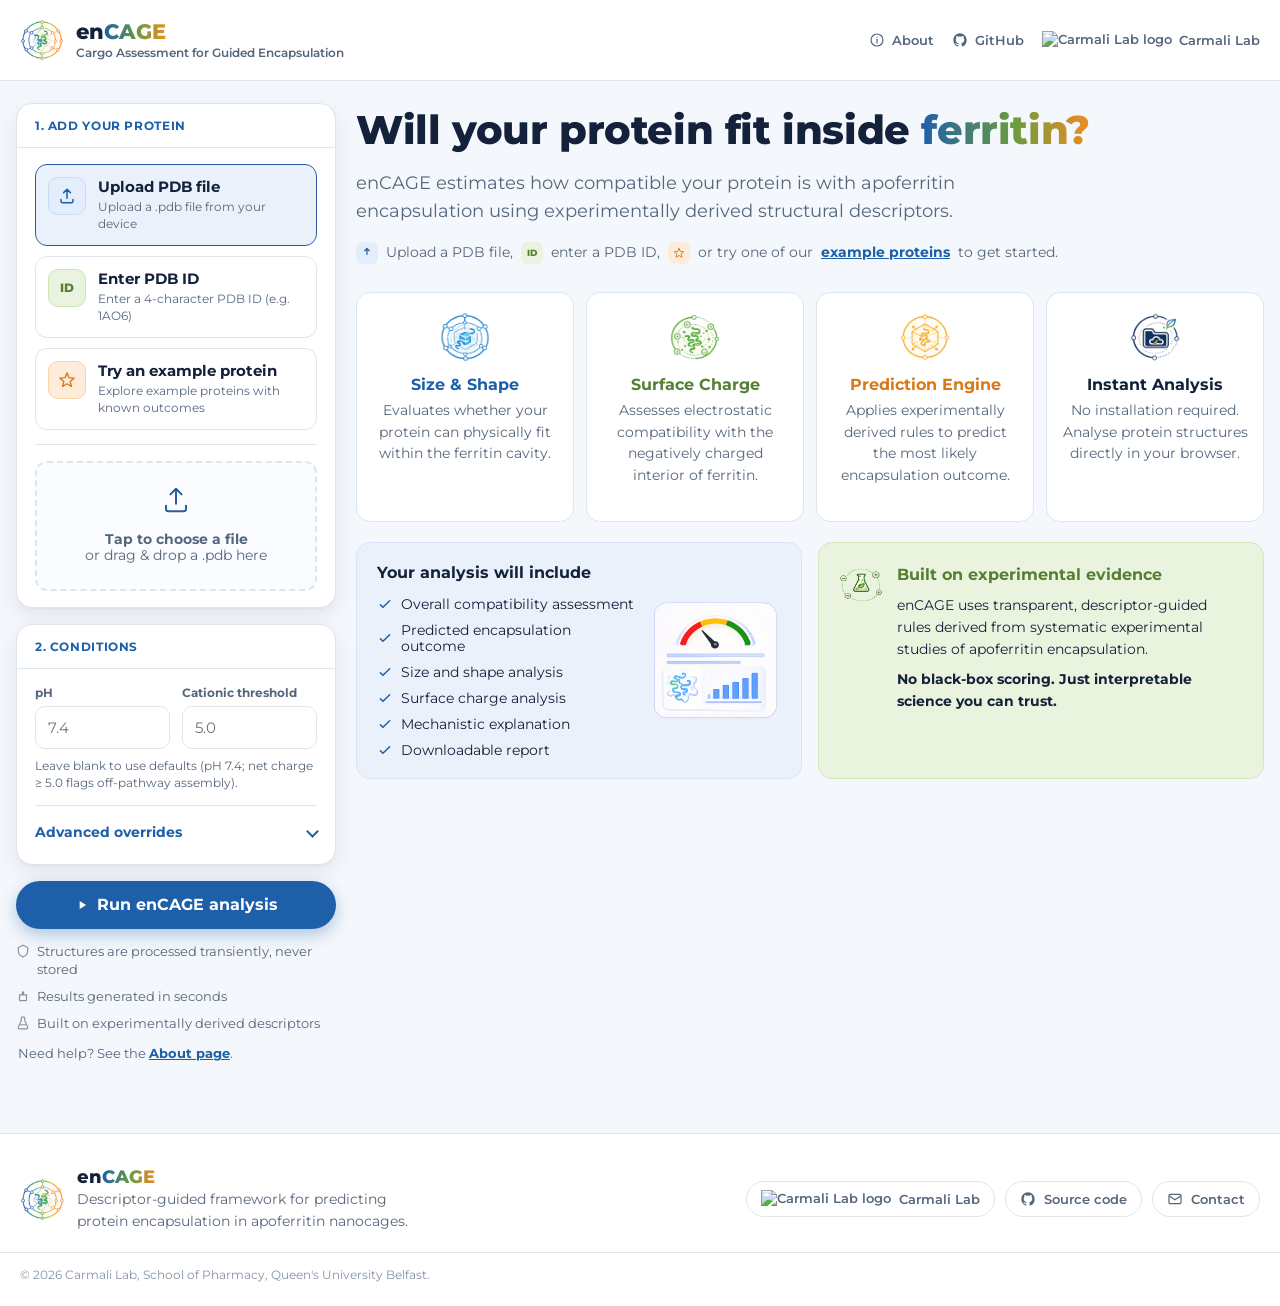
==== index.html @ 73f7ebc2 "Add files via upload" ====
<!DOCTYPE html>
<html lang="en">
<head>
<meta charset="UTF-8" />
<meta name="viewport" content="width=device-width, initial-scale=1, viewport-fit=cover" />
<meta name="description" content="Predict how a protein cargo will assemble inside a ferritin nanocage — upload a PDB structure or enter a PDB ID to get an instant regime prediction." />
<meta name="theme-color" content="#1e5faa" />
<title>enCAGE — Ferritin Encapsulation Predictor</title>
<link rel="icon" type="image/png" href="favicon.png" />
<link rel="apple-touch-icon" href="apple-touch-icon.png" />
<link rel="preconnect" href="https://fonts.googleapis.com" />
<link rel="preconnect" href="https://fonts.gstatic.com" crossorigin />
<link href="https://fonts.googleapis.com/css2?family=Montserrat:wght@400;500;600;700;800&display=swap" rel="stylesheet" />
<link rel="stylesheet" href="style.css" />
</head>
<body>

<div class="toolbar">
  <div class="toolbar-inner">
    <div class="toolbar-brand">
      <img class="logo-mark" src="logo.png" alt="enCAGE logo" width="44" height="44" />
      <div class="toolbar-brand-text">
        <span class="name"><span class="name-en">en</span><span class="name-cage">CAGE</span></span>
        <span class="tag">Cargo Assessment for Guided Encapsulation</span>
      </div>
    </div>
    <nav class="toolbar-nav">
      <a class="toolbar-link" href="about.html">
        <svg width="16" height="16" viewBox="0 0 24 24" fill="none" stroke="currentColor" stroke-width="1.8"><circle cx="12" cy="12" r="9"/><path d="M12 11v5.5" stroke-linecap="round"/><circle cx="12" cy="7.8" r="0.9" fill="currentColor" stroke="none"/></svg>
        <span class="label">About</span>
      </a>
      <a class="toolbar-link" href="https://github.com/scarmali/encage_webapp" target="_blank" rel="noopener">
        <svg width="16" height="16" viewBox="0 0 24 24" fill="currentColor"><path d="M12 2C6.48 2 2 6.58 2 12.19c0 4.5 2.87 8.31 6.84 9.66.5.1.68-.22.68-.49 0-.24-.01-.87-.01-1.71-2.78.62-3.37-1.37-3.37-1.37-.45-1.18-1.11-1.49-1.11-1.49-.91-.64.07-.63.07-.63 1 .07 1.53 1.05 1.53 1.05.89 1.57 2.34 1.11 2.91.85.09-.66.35-1.11.63-1.37-2.22-.26-4.56-1.14-4.56-5.06 0-1.12.39-2.03 1.03-2.75-.1-.26-.45-1.31.1-2.73 0 0 .84-.28 2.75 1.05a9.3 9.3 0 0 1 5 0c1.9-1.33 2.75-1.05 2.75-1.05.55 1.42.2 2.47.1 2.73.64.72 1.03 1.63 1.03 2.75 0 3.93-2.34 4.79-4.57 5.05.36.32.68.94.68 1.9 0 1.37-.01 2.48-.01 2.81 0 .27.18.6.69.49A10.02 10.02 0 0 0 22 12.19C22 6.58 17.52 2 12 2Z"/></svg>
        <span class="label">GitHub</span>
      </a>
      <a class="toolbar-link" href="https://carmali-lab.com/" target="_blank" rel="noopener">
        <img src="https://carmali-lab.com/images/logo.png" alt="Carmali Lab logo" />
        <span class="label">Carmali Lab</span>
      </a>
    </nav>
  </div>
</div>

<main class="wrap">
  <div class="layout">

    <aside class="sidebar">
      <section class="card input-card">
        <div class="card-header"><h2>1. Add your protein</h2></div>
        <div class="card-body">

          <div class="input-options" role="tablist">
            <button class="input-option io-upload active" data-option="upload" role="tab" aria-selected="true">
              <span class="input-option-icon">
                <svg width="18" height="18" viewBox="0 0 24 24" fill="none" stroke="currentColor" stroke-width="2"><path d="M12 3v12m0-12 4.5 4.5M12 3 7.5 7.5" stroke-linecap="round" stroke-linejoin="round"/><path d="M4 16.5V19a2 2 0 0 0 2 2h12a2 2 0 0 0 2-2v-2.5" stroke-linecap="round" stroke-linejoin="round"/></svg>
              </span>
              <span class="input-option-text">
                <span class="input-option-title">Upload PDB file</span>
                <span class="input-option-desc">Upload a .pdb file from your device</span>
              </span>
            </button>

            <button class="input-option io-fetch" data-option="fetch" role="tab" aria-selected="false">
              <span class="input-option-icon">ID</span>
              <span class="input-option-text">
                <span class="input-option-title">Enter PDB ID</span>
                <span class="input-option-desc">Enter a 4-character PDB ID (e.g. 1AO6)</span>
              </span>
            </button>

            <button class="input-option io-example" data-option="example" role="tab" aria-selected="false">
              <span class="input-option-icon">
                <svg width="18" height="18" viewBox="0 0 24 24" fill="none" stroke="currentColor" stroke-width="1.8"><path d="M12 2.5 14.6 8.9 21.5 9.5 16.2 13.9 17.8 20.7 12 17 6.2 20.7 7.8 13.9 2.5 9.5 9.4 8.9Z" stroke-linejoin="round"/></svg>
              </span>
              <span class="input-option-text">
                <span class="input-option-title">Try an example protein</span>
                <span class="input-option-desc">Explore example proteins with known outcomes</span>
              </span>
            </button>
          </div>

          <div class="input-panels">
            <div class="tab-panel" id="panel-upload">
              <label class="dropzone" id="dropzone" for="fileInput">
                <input type="file" id="fileInput" accept=".pdb,.ent" hidden />
                <div class="dropzone-content">
                  <svg viewBox="0 0 24 24" width="30" height="30" fill="none" stroke="currentColor" stroke-width="1.6">
                    <path d="M12 3v12m0-12 4.5 4.5M12 3 7.5 7.5" stroke-linecap="round" stroke-linejoin="round"/>
                    <path d="M4 16.5V19a2 2 0 0 0 2 2h12a2 2 0 0 0 2-2v-2.5" stroke-linecap="round" stroke-linejoin="round"/>
                  </svg>
                  <p><strong>Tap to choose a file</strong><br/>or drag & drop a .pdb here</p>
                  <p class="file-name" id="fileName"></p>
                </div>
              </label>
            </div>

            <div class="tab-panel hidden" id="panel-fetch">
              <label class="field-label" for="pdbIdInput">RCSB PDB ID</label>
              <input class="text-input" id="pdbIdInput" type="text" maxlength="4" placeholder="e.g. 4CHA" autocapitalize="characters" autocomplete="off" />
              <p class="hint">Fetched live from files.rcsb.org. No upload needed.</p>
            </div>

            <div class="tab-panel hidden" id="panel-example">
              <div class="example-list">
                <button class="example-item" type="button" data-pdb="4CHA">
                  <span class="example-meta">
                    <span class="example-name">α-Chymotrypsin</span>
                    <span class="example-pdb">PDB 4CHA</span>
                  </span>
                  <span class="example-regime-chip regime-1">Regime I</span>
                </button>
                <button class="example-item" type="button" data-pdb="1AO6">
                  <span class="example-meta">
                    <span class="example-name">Human serum albumin</span>
                    <span class="example-pdb">PDB 1AO6</span>
                  </span>
                  <span class="example-regime-chip regime-2">Regime II</span>
                </button>
                <button class="example-item" type="button" data-pdb="1LYZ">
                  <span class="example-meta">
                    <span class="example-name">Lysozyme</span>
                    <span class="example-pdb">PDB 1LYZ</span>
                  </span>
                  <span class="example-regime-chip regime-3">Regime III</span>
                </button>
              </div>
              <p class="hint">Picked from a validated cargo panel. One click runs the analysis.</p>
            </div>
          </div>
        </div>
      </section>

      <section class="card">
        <div class="card-header"><h2>2. Conditions</h2></div>
        <div class="card-body">
          <div class="field-grid">
            <div>
              <label class="field-label" for="phInput">pH</label>
              <input class="text-input" id="phInput" type="number" step="0.1" placeholder="7.4" />
            </div>
            <div>
              <label class="field-label" for="cationicInput">Cationic threshold</label>
              <input class="text-input" id="cationicInput" type="number" step="0.1" placeholder="5.0" />
            </div>
          </div>
          <p class="hint">
            Leave blank to use defaults (pH 7.4; net charge ≥ 5.0 flags off-pathway assembly).
          </p>

          <details class="advanced">
            <summary>Advanced overrides</summary>
            <div class="advanced-grid">
              <div>
                <label class="field-label" for="chargeOverride">Net charge</label>
                <input class="text-input" id="chargeOverride" type="number" step="0.1" placeholder="From Prot pi" />
              </div>
              <div>
                <label class="field-label" for="volumeOverride">SES volume (Å³)</label>
                <input class="text-input" id="volumeOverride" type="number" step="1" placeholder="From ChimeraX" />
              </div>
            </div>
            <p class="hint">
              Volume is estimated with a fast grid-based approximation by default. For
              increased accuracy, please supply a ChimeraX solvent-excluded volume
              and/or a Prot pi net charge above.
            </p>
          </details>
        </div>
      </section>

      <button class="btn-primary" id="analyzeBtn">
        <svg width="14" height="14" viewBox="0 0 24 24" fill="currentColor"><path d="M8 5v14l11-7Z"/></svg>
        Run enCAGE analysis
      </button>

      <ul class="info-checklist">
        <li>
          <svg width="14" height="14" viewBox="0 0 24 24" fill="none" stroke="currentColor" stroke-width="2"><path d="M12 2 4 6v6c0 5 3.4 8.5 8 10 4.6-1.5 8-5 8-10V6l-8-4Z"/></svg>
          Structures are processed transiently, never stored
        </li>
        <li>
          <svg width="14" height="14" viewBox="0 0 24 24" fill="none" stroke="currentColor" stroke-width="2"><path d="M13 10V6a1 1 0 0 0-2 0v4M6 10h12v9a1 1 0 0 1-1 1H7a1 1 0 0 1-1-1v-9Z"/></svg>
          Results generated in seconds
        </li>
        <li>
          <svg width="14" height="14" viewBox="0 0 24 24" fill="none" stroke="currentColor" stroke-width="2"><path d="M9 2v6L4 19a2 2 0 0 0 1.8 3h12.4A2 2 0 0 0 20 19l-5-11V2"/><path d="M9 2h6M6 15h12"/></svg>
          Built on experimentally derived descriptors
        </li>
      </ul>
      <p class="help-hint">Need help? See the <a href="about.html">About page</a>.</p>
      <p class="error-msg hidden" id="errorMsg"></p>
    </aside>

    <section class="main-panel is-empty" id="resultCard">

      <div class="welcome" id="emptyState">
        <h1>Will your protein fit inside <span class="grad-word">ferritin?</span></h1>
        <p class="desc">
          enCAGE estimates how compatible your protein is with apoferritin encapsulation
          using experimentally derived structural descriptors.
        </p>
        <p class="hero-quickstart">
          <span class="mini-icon blue"><svg width="12" height="12" viewBox="0 0 24 24" fill="none" stroke="currentColor" stroke-width="2.4"><path d="M12 3v12m0-12 4.5 4.5M12 3 7.5 7.5" stroke-linecap="round" stroke-linejoin="round"/></svg></span>
          Upload a PDB file,
          <span class="mini-icon green">ID</span>
          enter a PDB ID,
          <span class="mini-icon orange"><svg width="12" height="12" viewBox="0 0 24 24" fill="none" stroke="currentColor" stroke-width="1.8"><path d="M12 2.5 14.6 8.9 21.5 9.5 16.2 13.9 17.8 20.7 12 17 6.2 20.7 7.8 13.9 2.5 9.5 9.4 8.9Z" stroke-linejoin="round"/></svg></span>
          or try one of our <a href="#" id="tryExampleLink">example proteins</a> to get started.
        </p>

        <div class="feature-grid">
          <div class="feature-card f1">
            <span class="icon"><img src="icon-structure-aware.png" alt="" width="52" height="52" /></span>
            <span class="title">Size &amp; Shape</span>
            <span class="desc">Evaluates whether your protein can physically fit within the ferritin cavity.</span>
          </div>
          <div class="feature-card f2">
            <span class="icon"><img src="icon-charge-informed.png" alt="" width="52" height="52" /></span>
            <span class="title">Surface Charge</span>
            <span class="desc">Assesses electrostatic compatibility with the negatively charged interior of ferritin.</span>
          </div>
          <div class="feature-card f3">
            <span class="icon"><img src="icon-descriptor-guided.png" alt="" width="52" height="52" /></span>
            <span class="title">Prediction Engine</span>
            <span class="desc">Applies experimentally derived rules to predict the most likely encapsulation outcome.</span>
          </div>
          <div class="feature-card f4">
            <span class="icon"><img src="icon-open-web.png" alt="" width="52" height="52" /></span>
            <span class="title">Instant Analysis</span>
            <span class="desc">No installation required. Analyse protein structures directly in your browser.</span>
          </div>
        </div>

        <div class="info-columns">
          <div class="includes-card">
            <p class="title">Your analysis will include</p>
            <div class="includes-card-body">
              <ul class="includes-list">
                <li><svg width="16" height="16" viewBox="0 0 24 24" fill="none" stroke="currentColor" stroke-width="2.2"><path d="m5 13 4 4L19 7" stroke-linecap="round" stroke-linejoin="round"/></svg>Overall compatibility assessment</li>
                <li><svg width="16" height="16" viewBox="0 0 24 24" fill="none" stroke="currentColor" stroke-width="2.2"><path d="m5 13 4 4L19 7" stroke-linecap="round" stroke-linejoin="round"/></svg>Predicted encapsulation outcome</li>
                <li><svg width="16" height="16" viewBox="0 0 24 24" fill="none" stroke="currentColor" stroke-width="2.2"><path d="m5 13 4 4L19 7" stroke-linecap="round" stroke-linejoin="round"/></svg>Size and shape analysis</li>
                <li><svg width="16" height="16" viewBox="0 0 24 24" fill="none" stroke="currentColor" stroke-width="2.2"><path d="m5 13 4 4L19 7" stroke-linecap="round" stroke-linejoin="round"/></svg>Surface charge analysis</li>
                <li><svg width="16" height="16" viewBox="0 0 24 24" fill="none" stroke="currentColor" stroke-width="2.2"><path d="m5 13 4 4L19 7" stroke-linecap="round" stroke-linejoin="round"/></svg>Mechanistic explanation</li>
                <li><svg width="16" height="16" viewBox="0 0 24 24" fill="none" stroke="currentColor" stroke-width="2.2"><path d="m5 13 4 4L19 7" stroke-linecap="round" stroke-linejoin="round"/></svg>Downloadable report</li>
              </ul>
              <img class="report-preview" src="report-preview.png" alt="" aria-hidden="true" />
            </div>
          </div>

          <a class="evidence-card" href="about.html">
            <span class="icon">
              <img src="evidence-icon.png" alt="" width="44" height="44" />
            </span>
            <div class="content">
              <p class="title">Built on experimental evidence</p>
              <p>enCAGE uses transparent, descriptor-guided rules derived from systematic experimental studies of apoferritin encapsulation.</p>
              <p class="emphasis">No black-box scoring. Just interpretable science you can trust.</p>
            </div>
          </a>
        </div>
      </div>

      <div class="loading hidden" id="loading">
        <div class="spinner"></div>
        <p>Analyzing structure…</p>
      </div>

      <div class="result-content" id="resultContent">
        <div class="card">
          <div class="card-header"><h2>Prediction</h2></div>
          <div class="card-body">
            <p class="section-label">Predicted regime</p>
            <div class="regime-badge" id="regimeBadge">
              <span class="regime-roman" id="regimeRoman">I</span>
              <span class="regime-text" id="regimeText">Efficient luminal encapsulation</span>
            </div>
            <p class="regime-blurb" id="regimeBlurb"></p>
            <h3 id="resultProtein">—</h3>

            <p class="section-label">Key descriptors</p>
            <div class="descriptor-table-wrap">
              <table class="descriptor-table" id="descriptorTable">
                <thead>
                  <tr><th>Descriptor</th><th>Value</th><th>Cavity reference</th></tr>
                </thead>
                <tbody id="descriptorGrid"></tbody>
              </table>
            </div>

            <p class="section-label">Rationale &amp; notes</p>
            <div class="notes" id="notesBlock"></div>

            <div class="result-actions">
              <button class="btn-secondary" id="downloadBtn">Download CSV</button>
              <button class="btn-secondary" id="resetBtn">Analyze another</button>
            </div>
          </div>
        </div>
      </div>

    </section>

  </div>

</main>

<footer class="site-footer">
  <div class="footer-inner">
    <div class="footer-brand">
      <img class="logo-mark" src="logo.png" alt="enCAGE logo" width="45" height="45" />
      <div>
        <p class="name"><span class="name-en">en</span><span class="name-cage">CAGE</span></p>
        <p class="desc">Descriptor-guided framework for predicting protein encapsulation in apoferritin nanocages.</p>
      </div>
    </div>
    <div class="footer-links">
      <a href="https://carmali-lab.com/" target="_blank" rel="noopener">
        <img src="https://carmali-lab.com/images/logo.png" alt="Carmali Lab logo" /> Carmali Lab
      </a>
      <a href="https://github.com/scarmali/encage_webapp" target="_blank" rel="noopener">
        <svg width="16" height="16" viewBox="0 0 24 24" fill="currentColor"><path d="M12 2C6.48 2 2 6.58 2 12.19c0 4.5 2.87 8.31 6.84 9.66.5.1.68-.22.68-.49 0-.24-.01-.87-.01-1.71-2.78.62-3.37-1.37-3.37-1.37-.45-1.18-1.11-1.49-1.11-1.49-.91-.64.07-.63.07-.63 1 .07 1.53 1.05 1.53 1.05.89 1.57 2.34 1.11 2.91.85.09-.66.35-1.11.63-1.37-2.22-.26-4.56-1.14-4.56-5.06 0-1.12.39-2.03 1.03-2.75-.1-.26-.45-1.31.1-2.73 0 0 .84-.28 2.75 1.05a9.3 9.3 0 0 1 5 0c1.9-1.33 2.75-1.05 2.75-1.05.55 1.42.2 2.47.1 2.73.64.72 1.03 1.63 1.03 2.75 0 3.93-2.34 4.79-4.57 5.05.36.32.68.94.68 1.9 0 1.37-.01 2.48-.01 2.81 0 .27.18.6.69.49A10.02 10.02 0 0 0 22 12.19C22 6.58 17.52 2 12 2Z"/></svg>
        Source code
      </a>
      <a href="mailto:s.carmali@qub.ac.uk">
        <svg width="16" height="16" viewBox="0 0 24 24" fill="none" stroke="currentColor" stroke-width="1.8"><rect x="3" y="5" width="18" height="14" rx="2"/><path d="m3 7 9 6 9-6"/></svg>
        Contact
      </a>
    </div>
  </div>
  <div class="footer-bottom">
    <p>© 2026 Carmali Lab, School of Pharmacy, Queen's University Belfast.</p>
  </div>
</footer>

<script src="config.js"></script>
<script src="script.js"></script>
</body>
</html>
---- style.css ----
:root {
  --navy-900: #0f2038;
  --blue-700: #163f73;
  --blue-600: #1e5faa;
  --blue-500: #2d5aa0;
  --blue-400: #4a90b8;
  --green-600: #557f32;
  --green-500: #6a9c3f;
  --green-100: #eaf3de;
  --orange-500: #f08c1f;
  --orange-600: #d97815;
  --ink: #14213a;
  --ink-soft: #56677c;
  --ink-faint: #8593a3;
  --bg: #f4f7fb;
  --card-bg: #ffffff;
  --border: #dde5ee;
  --regime1: #1c8a4c;
  --regime1-bg: #e6f6ec;
  --regime2: #b8860a;
  --regime2-bg: #fbf3df;
  --regime3: #c4392b;
  --regime3-bg: #fbe9e7;
  --radius: 16px;
  --bar-gradient: linear-gradient(135deg, var(--blue-500) 0%, var(--blue-400) 100%);
  --shadow: 0 1px 2px rgba(15, 32, 56, 0.05), 0 8px 24px rgba(15, 32, 56, 0.08);
  --page-max: 1360px;
  font-size: 16px;
}

* { box-sizing: border-box; }

html {
  height: 100%;
}
body {
  margin: 0;
  padding: 0;
  min-height: 100%;
  background: var(--bg);
  color: var(--ink);
  font-family: "Montserrat", -apple-system, BlinkMacSystemFont, "Segoe UI", Roboto, Helvetica, Arial, sans-serif;
  -webkit-font-smoothing: antialiased;
  display: flex;
  flex-direction: column;
}

/* Any <main> page section grows to fill leftover height, so the footer
   always sits at the bottom of the viewport even on short pages. */
body > main {
  flex: 1 0 auto;
  width: 100%;
}
.site-footer { flex-shrink: 0; }

a { color: var(--blue-600); }

/* ---- toolbar (slim, single row) ---- */
.toolbar {
  background: var(--card-bg);
  border-bottom: 1px solid var(--border);
  position: sticky;
  top: 0;
  z-index: 20;
}
.toolbar-inner {
  max-width: var(--page-max);
  margin: 0 auto;
  padding: 18px 20px;
  display: flex;
  align-items: center;
  justify-content: space-between;
  gap: 12px;
}
.toolbar-brand {
  display: flex;
  align-items: center;
  gap: 12px;
  min-width: 0;
}
.toolbar-brand .logo-mark { width: 44px; height: 44px; flex-shrink: 0; display: block; object-fit: contain; }
.toolbar-brand-text { display: flex; flex-direction: column; line-height: 1.25; min-width: 0; }
.toolbar-brand-text .name { font-size: 1.3rem; font-weight: 800; }
.toolbar-brand-text .name-en, .footer-brand .name-en { color: var(--ink); }
.toolbar-brand-text .name-cage, .footer-brand .name-cage {
  background: linear-gradient(90deg, var(--blue-600) 0%, var(--green-500) 55%, var(--orange-500) 100%);
  -webkit-background-clip: text;
  background-clip: text;
  color: transparent;
}
.toolbar-brand-text .tag {
  font-size: 0.76rem;
  font-weight: 600;
  color: var(--ink-soft);
  white-space: nowrap;
  overflow: hidden;
  text-overflow: ellipsis;
}
.toolbar-brand-text .tag-divider {
  display: block;
  width: 46px;
  height: 2px;
  margin: 5px 0;
  border-radius: 2px;
  background: linear-gradient(90deg, var(--blue-600) 0%, var(--green-500) 50%, var(--orange-500) 100%);
}
.toolbar-brand-text .subtitle {
  font-size: 0.68rem;
  font-weight: 500;
  color: var(--ink-soft);
  white-space: nowrap;
  overflow: hidden;
  text-overflow: ellipsis;
}
.toolbar-nav {
  display: flex;
  align-items: center;
  gap: 18px;
  flex-shrink: 0;
}
.toolbar-link {
  display: flex;
  align-items: center;
  gap: 7px;
  text-decoration: none;
  color: var(--ink-soft);
  font-size: 0.82rem;
  font-weight: 600;
  white-space: nowrap;
}
.toolbar-link img { height: 18px; width: auto; display: block; }
.toolbar-link:hover { color: var(--blue-600); }
@media (max-width: 620px) {
  .toolbar-brand-text .tag,
  .toolbar-brand-text .tag-divider,
  .toolbar-brand-text .subtitle { display: none; }
  .toolbar-link .label { display: none; }
}

/* ---- layout: sidebar + main ---- */
.wrap {
  max-width: var(--page-max);
  margin: 0 auto;
  padding: 22px 16px 40px;
}

.layout {
  display: grid;
  grid-template-columns: 320px 1fr;
  gap: 20px;
  align-items: start;
}
@media (max-width: 900px) {
  .layout { grid-template-columns: 1fr; }
}

.sidebar { position: relative; }
@media (min-width: 901px) {
  .sidebar { position: sticky; top: 72px; }
}

.main-panel { min-width: 0; }

.card {
  background: var(--card-bg);
  border: 1px solid var(--border);
  border-radius: var(--radius);
  box-shadow: var(--shadow);
  margin-bottom: 16px;
  overflow: hidden;
}

.card-header {
  padding: 14px 18px;
  border-bottom: 1px solid var(--border);
}
.card-header h2 {
  margin: 0;
  font-size: 0.78rem;
  font-weight: 700;
  color: var(--blue-600);
  text-transform: uppercase;
  letter-spacing: 0.05em;
}

.card-body { padding: 16px 18px; }

.input-options {
  display: flex;
  flex-direction: column;
  gap: 10px;
  margin-bottom: 14px;
}
.input-option {
  display: flex;
  align-items: flex-start;
  gap: 12px;
  width: 100%;
  text-align: left;
  padding: 12px;
  border: 1px solid var(--border);
  border-radius: 12px;
  background: #fff;
  cursor: pointer;
  font-family: inherit;
  min-height: 64px;
  transition: border-color .15s ease, background-color .15s ease;
}
@media (hover: hover) {
  .input-option:not(.active):hover { border-color: var(--blue-400); }
}
.input-option.active {
  border-color: var(--blue-500);
  background: #eaf1fb;
}
.input-option-icon {
  width: 38px;
  height: 38px;
  border-radius: 10px;
  display: flex;
  align-items: center;
  justify-content: center;
  flex-shrink: 0;
  font-weight: 800;
  font-size: 0.72rem;
  border: 1px solid transparent;
}
.input-option.io-upload .input-option-icon { background: #e3edfb; color: var(--blue-600); border-color: #c7dbf5; }
.input-option.io-fetch .input-option-icon { background: var(--green-100); color: var(--green-600); border-color: #cfe3b8; }
.input-option.io-example .input-option-icon { background: #fdecd9; color: var(--orange-600); border-color: #f6d3a4; }
.input-option-text { display: flex; flex-direction: column; gap: 2px; min-width: 0; padding-top: 1px; }
.input-option-title { font-size: 0.92rem; font-weight: 700; color: var(--ink); }
.input-option-desc { font-size: 0.78rem; color: var(--ink-soft); line-height: 1.4; }

.input-panels {
  border-top: 1px solid var(--border);
  padding-top: 16px;
  margin-top: 2px;
}

.tab-panel.hidden { display: none; }

.dropzone {
  display: block;
  border: 2px dashed var(--border);
  border-radius: 12px;
  padding: 22px 14px;
  text-align: center;
  cursor: pointer;
  transition: border-color .15s ease, background .15s ease;
  background: #fafcff;
}
.dropzone:active,
.dropzone.dragover {
  border-color: var(--blue-500);
  background: #eaf1fb;
}
.dropzone-content svg { color: var(--blue-500); margin-bottom: 8px; }
.dropzone-content p {
  margin: 4px 0;
  font-size: 0.86rem;
  color: var(--ink-soft);
}
.file-name {
  font-weight: 700;
  color: var(--blue-600) !important;
  word-break: break-all;
}

.example-list {
  display: flex;
  flex-direction: column;
  gap: 8px;
}
.example-item {
  display: flex;
  align-items: center;
  justify-content: space-between;
  gap: 10px;
  padding: 10px 12px;
  border: 1px solid var(--border);
  border-radius: 10px;
  background: #fff;
  cursor: pointer;
  font-family: inherit;
  text-align: left;
  width: 100%;
  transition: border-color .15s ease, background-color .15s ease;
}
@media (hover: hover) {
  .example-item:hover { border-color: var(--blue-400); background: #fafcff; }
}
.example-meta { display: flex; flex-direction: column; gap: 2px; min-width: 0; }
.example-name { font-size: 0.86rem; font-weight: 700; color: var(--ink); }
.example-pdb { font-size: 0.74rem; color: var(--ink-faint); font-weight: 600; }
.example-regime-chip {
  font-size: 0.68rem;
  font-weight: 700;
  padding: 4px 10px;
  border-radius: 999px;
  white-space: nowrap;
  flex-shrink: 0;
}
.example-regime-chip.regime-1 { background: var(--regime1-bg); color: var(--regime1); }
.example-regime-chip.regime-2 { background: var(--regime2-bg); color: var(--regime2); }
.example-regime-chip.regime-3 { background: var(--regime3-bg); color: var(--regime3); }

.field-label {
  display: block;
  font-size: 0.78rem;
  font-weight: 700;
  color: var(--ink-soft);
  margin-bottom: 6px;
}
.text-input {
  width: 100%;
  padding: 11px 12px;
  font-size: 0.95rem;
  font-family: inherit;
  border: 1px solid var(--border);
  border-radius: 10px;
  background: #fff;
  color: var(--ink);
  min-height: 42px;
}
.text-input:focus {
  outline: none;
  border-color: var(--blue-500);
  box-shadow: 0 0 0 3px rgba(45, 90, 160, 0.14);
}
.hint {
  font-size: 0.76rem;
  color: var(--ink-soft);
  margin: 8px 0 0;
  line-height: 1.4;
}

.field-grid {
  display: grid;
  grid-template-columns: 1fr 1fr;
  gap: 12px;
}
@media (max-width: 420px) {
  .field-grid { grid-template-columns: 1fr; }
}

.advanced {
  margin-top: 14px;
  border-top: 1px solid var(--border);
  padding-top: 10px;
}
.advanced summary {
  cursor: pointer;
  font-size: 0.86rem;
  font-weight: 700;
  color: var(--blue-600);
  list-style: none;
  padding: 8px 0;
  display: flex;
  align-items: center;
  justify-content: space-between;
}
.advanced summary::-webkit-details-marker { display: none; }
.advanced summary::after {
  content: "";
  width: 7px;
  height: 7px;
  border-right: 2px solid currentColor;
  border-bottom: 2px solid currentColor;
  transform: rotate(45deg);
  transition: transform .15s ease;
  margin-left: 8px;
  flex-shrink: 0;
}
.advanced[open] summary::after { transform: rotate(-135deg); }
.advanced-grid {
  display: grid;
  grid-template-columns: 1fr 1fr;
  gap: 12px;
  margin: 10px 0 4px;
}
@media (max-width: 420px) {
  .advanced-grid { grid-template-columns: 1fr; }
}

.btn-primary {
  width: 100%;
  padding: 14px;
  font-family: inherit;
  font-size: 0.98rem;
  font-weight: 700;
  color: #fff;
  background: var(--blue-600);
  border: none;
  border-radius: 999px;
  cursor: pointer;
  min-height: 48px;
  display: flex;
  align-items: center;
  justify-content: center;
  gap: 8px;
  box-shadow: 0 6px 16px rgba(30, 95, 170, 0.32);
  transition: background-color .15s ease, box-shadow .15s ease, transform .1s ease;
}
@media (hover: hover) {
  .btn-primary:hover:not(:disabled) { background: var(--blue-700); box-shadow: 0 8px 20px rgba(30, 95, 170, 0.4); }
}
.btn-primary:active:not(:disabled) { background: var(--blue-700); transform: translateY(1px); }
.btn-primary:disabled { opacity: 0.55; box-shadow: none; cursor: default; }
.btn-primary:focus-visible, .btn-secondary:focus-visible, .input-option:focus-visible, .example-item:focus-visible {
  outline: 2px solid var(--blue-500);
  outline-offset: 2px;
}

.info-checklist {
  list-style: none;
  margin: 14px 0 0;
  padding: 0;
  display: flex;
  flex-direction: column;
  gap: 9px;
}
.info-checklist li {
  display: flex;
  align-items: flex-start;
  gap: 7px;
  font-size: 0.8rem;
  color: var(--ink-soft);
  line-height: 1.4;
}
.info-checklist svg { flex-shrink: 0; margin-top: 1px; color: var(--ink-faint); }
.help-hint {
  font-size: 0.8rem;
  color: var(--ink-soft);
  margin: 14px 2px 0;
}
.help-hint a { font-weight: 700; }

.btn-secondary {
  flex: 1;
  padding: 12px;
  font-family: inherit;
  font-size: 0.9rem;
  font-weight: 700;
  color: var(--blue-600);
  background: #eaf1fb;
  border: none;
  border-radius: 999px;
  cursor: pointer;
  min-height: 44px;
  transition: background-color .15s ease;
}
@media (hover: hover) {
  .btn-secondary:hover { background: #dce9fa; }
  .feature-card:hover { border-color: var(--blue-400); box-shadow: 0 4px 14px rgba(15, 32, 56, 0.06); }
}

.error-msg {
  margin: 10px 0 0;
  padding: 10px 12px;
  background: var(--regime3-bg);
  color: var(--regime3);
  border-radius: 10px;
  font-size: 0.86rem;
}
.hidden { display: none !important; }

/* ---- welcome (main panel default state) ---- */
.welcome h1 {
  font-size: 2.5rem;
  font-weight: 800;
  margin: 4px 0 16px;
  letter-spacing: -0.01em;
  line-height: 1.15;
}
.grad-word {
  background: linear-gradient(90deg, var(--blue-600) 0%, var(--green-500) 55%, var(--orange-500) 100%);
  -webkit-background-clip: text;
  background-clip: text;
  color: transparent;
}
.welcome .desc {
  font-size: 1.1rem;
  color: var(--ink-soft);
  line-height: 1.6;
  max-width: 680px;
  margin: 0 0 16px;
}
.hero-quickstart {
  display: flex;
  flex-wrap: wrap;
  align-items: center;
  gap: 8px;
  font-size: 0.9rem;
  color: var(--ink-soft);
  margin: 0 0 28px;
  line-height: 1.6;
}
.hero-quickstart a { font-weight: 700; }
.hero-quickstart .mini-icon {
  display: inline-flex;
  align-items: center;
  justify-content: center;
  width: 22px;
  height: 22px;
  border-radius: 6px;
  flex-shrink: 0;
  font-weight: 800;
  font-size: 0.56rem;
}
.hero-quickstart .mini-icon.blue { background: #e3edfb; color: var(--blue-600); }
.hero-quickstart .mini-icon.green { background: var(--green-100); color: var(--green-600); }
.hero-quickstart .mini-icon.orange { background: #fdecd9; color: var(--orange-600); }

.feature-grid {
  display: grid;
  grid-template-columns: repeat(4, 1fr);
  gap: 12px;
  margin-bottom: 20px;
}
@media (max-width: 900px) {
  .feature-grid { grid-template-columns: repeat(2, 1fr); }
}
@media (max-width: 380px) {
  .feature-grid { grid-template-columns: 1fr; }
}
.feature-card {
  background: var(--card-bg);
  border: 1px solid var(--border);
  border-radius: 14px;
  padding: 18px 14px;
  text-align: center;
  transition: border-color .15s ease, box-shadow .15s ease;
}
.feature-card .icon {
  width: 52px;
  height: 52px;
  display: flex;
  align-items: center;
  justify-content: center;
  margin: 0 auto 12px;
}
.feature-card .icon img {
  width: 100%;
  height: 100%;
  display: block;
  object-fit: contain;
}
.feature-card .title {
  display: block;
  font-size: 0.98rem;
  font-weight: 700;
  color: var(--ink);
  margin-bottom: 6px;
}
.feature-card.f1 .title { color: var(--blue-600); }
.feature-card.f2 .title { color: var(--green-600); }
.feature-card.f3 .title { color: var(--orange-600); }
.feature-card.f4 .title { color: var(--navy-900); }
.feature-card .desc {
  display: block;
  font-size: 0.87rem;
  color: var(--ink-soft);
  line-height: 1.55;
}

.info-columns {
  display: grid;
  grid-template-columns: 1fr 1fr;
  gap: 16px;
}
@media (max-width: 780px) {
  .info-columns { grid-template-columns: 1fr; }
}

.includes-card {
  background: #eaf1fb;
  border: 1px solid #d7e4f7;
  border-radius: 14px;
  padding: 20px;
}
.includes-card > .title { font-size: 1rem; font-weight: 700; color: var(--ink); margin: 0 0 14px; }
.includes-card-body {
  display: flex;
  align-items: flex-start;
  justify-content: space-between;
  gap: 16px;
  flex-wrap: wrap;
}
.includes-list {
  list-style: none;
  margin: 0;
  padding: 0;
  display: flex;
  flex-direction: column;
  gap: 10px;
  flex: 1;
  min-width: 200px;
}
.includes-list li { display: flex; align-items: center; gap: 8px; font-size: 0.86rem; color: var(--ink); }
.includes-list svg { flex-shrink: 0; color: var(--blue-600); }

.report-preview {
  width: 130px;
  flex-shrink: 0;
  display: block;
  object-fit: contain;
}

.evidence-card {
  background: var(--green-100);
  border: 1px solid #d3e6bd;
  border-radius: 14px;
  padding: 20px;
  display: flex;
  gap: 14px;
  text-decoration: none;
  transition: border-color .15s ease, box-shadow .15s ease;
}
@media (hover: hover) {
  .evidence-card:hover { border-color: var(--green-500); box-shadow: 0 4px 14px rgba(15, 32, 56, 0.08); }
}
.evidence-card .icon {
  width: 44px;
  height: 44px;
  display: flex;
  align-items: center;
  justify-content: center;
  flex-shrink: 0;
}
.evidence-card .icon img { width: 100%; height: 100%; display: block; object-fit: contain; }
.evidence-card .content { display: flex; flex-direction: column; gap: 8px; min-width: 0; }
.evidence-card .title { font-size: 1rem; font-weight: 700; color: var(--green-600); margin: 0; }
.evidence-card p { font-size: 0.88rem; color: var(--ink); line-height: 1.55; margin: 0; }
.evidence-card p.emphasis { font-weight: 700; }

/* ---- result panel ---- */
.main-panel.is-empty .result-content { display: none; }
.main-panel:not(.is-empty) .welcome { display: none; }

.result-content .card { margin-bottom: 16px; }

.section-label {
  font-size: 0.72rem;
  font-weight: 700;
  text-transform: uppercase;
  letter-spacing: 0.05em;
  color: var(--ink-soft);
  margin: 0 0 8px;
}

.regime-badge {
  display: inline-flex;
  align-items: center;
  gap: 10px;
  padding: 8px 14px 8px 8px;
  border-radius: 999px;
  margin-bottom: 10px;
  font-weight: 700;
}
.regime-badge.regime-1 { background: var(--regime1-bg); color: var(--regime1); }
.regime-badge.regime-2 { background: var(--regime2-bg); color: var(--regime2); }
.regime-badge.regime-3 { background: var(--regime3-bg); color: var(--regime3); }
.regime-roman {
  display: inline-flex;
  align-items: center;
  justify-content: center;
  width: 28px;
  height: 28px;
  border-radius: 50%;
  font-size: 0.85rem;
  font-weight: 800;
  color: #fff;
}
.regime-badge.regime-1 .regime-roman { background: var(--regime1); }
.regime-badge.regime-2 .regime-roman { background: var(--regime2); }
.regime-badge.regime-3 .regime-roman { background: var(--regime3); }
.regime-text { font-size: 0.92rem; }
.regime-blurb {
  font-size: 0.86rem;
  color: var(--ink-soft);
  line-height: 1.5;
  max-width: 60ch;
  margin: 0 0 16px;
}

#resultProtein {
  font-size: 1.05rem;
  font-weight: 700;
  color: var(--blue-600);
  margin: 0 0 14px;
}

.descriptor-table-wrap {
  margin-bottom: 16px;
  border: 1px solid var(--border);
  border-radius: 12px;
  overflow-x: auto;
  -webkit-overflow-scrolling: touch;
}
table.descriptor-table {
  width: 100%;
  border-collapse: collapse;
  font-size: 0.82rem;
}
table.descriptor-table th {
  background: var(--bg);
  color: var(--ink-soft);
  text-transform: uppercase;
  font-size: 0.66rem;
  letter-spacing: 0.04em;
  font-weight: 700;
  text-align: left;
  padding: 8px 10px;
}
table.descriptor-table td {
  padding: 9px 10px;
  border-top: 1px solid var(--border);
  vertical-align: top;
}
table.descriptor-table td.value { font-weight: 700; color: var(--ink); white-space: nowrap; }
table.descriptor-table td .source {
  display: block;
  font-weight: 400;
  font-size: 0.7rem;
  color: var(--ink-faint);
  margin-top: 1px;
  white-space: normal;
}
table.descriptor-table td.ref { color: var(--ink-soft); }

/* Below ~560px a 3-column table doesn't fit comfortably even with scroll,
   so each row becomes a stacked card instead (labels from data-label). */
@media (max-width: 560px) {
  .descriptor-table-wrap { overflow-x: visible; border: none; }
  table.descriptor-table, table.descriptor-table thead, table.descriptor-table tbody,
  table.descriptor-table th, table.descriptor-table td, table.descriptor-table tr {
    display: block;
  }
  table.descriptor-table thead { position: absolute; left: -9999px; }
  table.descriptor-table tr {
    border: 1px solid var(--border);
    border-radius: 12px;
    margin-bottom: 10px;
    padding: 4px 12px;
  }
  table.descriptor-table tr:last-child { margin-bottom: 0; }
  table.descriptor-table td {
    border-top: none;
    padding: 8px 0;
    display: flex;
    justify-content: space-between;
    align-items: flex-start;
    gap: 12px;
  }
  table.descriptor-table td + td { border-top: 1px solid var(--border); }
  table.descriptor-table td.value { white-space: normal; text-align: right; }
  table.descriptor-table td::before {
    content: attr(data-label);
    font-weight: 700;
    font-size: 0.66rem;
    text-transform: uppercase;
    letter-spacing: 0.04em;
    color: var(--ink-soft);
    flex-shrink: 0;
  }
}

.notes {
  background: #eaf1fb;
  border-radius: 10px;
  padding: 12px 14px;
  margin-bottom: 16px;
}
.notes ul { margin: 0; padding-left: 18px; }
.notes li { font-size: 0.86rem; color: var(--ink); margin-bottom: 6px; line-height: 1.4; }
.notes li:last-child { margin-bottom: 0; }
.notes-empty { font-size: 0.86rem; color: var(--ink-soft); margin: 0; }

.result-actions {
  display: flex;
  gap: 10px;
}

.loading {
  display: flex;
  flex-direction: column;
  align-items: center;
  gap: 12px;
  padding: 60px 0;
  color: var(--ink-soft);
  font-size: 0.9rem;
}
.spinner {
  width: 30px; height: 30px;
  border: 3px solid var(--border);
  border-top-color: var(--blue-500);
  border-radius: 50%;
  animation: spin 0.8s linear infinite;
}
@keyframes spin { to { transform: rotate(360deg); } }

.disclaimer {
  font-size: 0.76rem;
  color: var(--ink-faint);
  line-height: 1.5;
  margin: 0;
}

/* ---- footer ---- */
.site-footer {
  border-top: 1px solid var(--border);
  background: var(--card-bg);
  margin-top: 32px;
}
.footer-inner {
  max-width: var(--page-max);
  margin: 0 auto;
  padding: 32px 20px 20px;
  display: flex;
  align-items: center;
  justify-content: space-between;
  gap: 24px;
  flex-wrap: wrap;
}
.footer-brand {
  display: flex;
  align-items: center;
  gap: 12px;
  max-width: 420px;
}
.footer-brand .logo-mark { width: 45px; height: 45px; flex-shrink: 0; display: block; object-fit: contain; }
.footer-brand .name { font-size: 1.1rem; font-weight: 800; margin: 0 0 2px; }
.footer-brand .desc { font-size: 0.88rem; color: var(--ink-soft); margin: 0; line-height: 1.5; }

.footer-links {
  display: flex;
  flex-wrap: wrap;
  gap: 10px;
}
.footer-links a {
  display: inline-flex;
  align-items: center;
  gap: 8px;
  text-decoration: none;
  color: var(--ink-soft);
  font-size: 0.82rem;
  font-weight: 600;
  border: 1px solid var(--border);
  border-radius: 999px;
  padding: 8px 14px;
  white-space: nowrap;
}
.footer-links a img { height: 18px; width: auto; display: block; }
.footer-links a:hover { color: var(--blue-600); border-color: var(--blue-500); }

.footer-bottom {
  max-width: var(--page-max);
  margin: 0 auto;
  padding: 14px 20px 22px;
  border-top: 1px solid var(--border);
}
.footer-bottom p {
  font-size: 0.74rem;
  color: var(--ink-faint);
  line-height: 1.5;
  margin: 0;
}

/* ---- about / article page ---- */
.article {
  max-width: 760px;
  margin: 0 auto;
  padding: 32px 16px 56px;
}
.back-link {
  display: inline-flex;
  align-items: center;
  gap: 6px;
  font-size: 0.86rem;
  font-weight: 700;
  color: var(--blue-600);
  text-decoration: none;
  margin-bottom: 18px;
}
.back-link:hover { text-decoration: underline; }
.page-title {
  font-size: 2.1rem;
  font-weight: 800;
  color: var(--ink);
  margin: 0 0 10px;
  line-height: 1.2;
  letter-spacing: -0.01em;
}
.page-lede {
  font-size: 1.1rem;
  font-weight: 500;
  color: var(--ink-soft);
  margin: 0 0 28px;
  line-height: 1.5;
}
.prose p {
  font-size: 0.96rem;
  color: var(--ink-soft);
  line-height: 1.7;
  margin: 0 0 14px;
}
.prose p:last-child { margin-bottom: 0; }
.prose strong { color: var(--ink); }

.regime-explain-list {
  display: flex;
  flex-direction: column;
  gap: 18px;
  margin: 18px 0 22px;
}
.regime-explain {
  border: 1px solid var(--border);
  border-radius: 12px;
  padding: 16px 18px;
}
.regime-explain .regime-badge { margin-bottom: 10px; }
.regime-explain p {
  font-size: 0.92rem;
  color: var(--ink-soft);
  line-height: 1.6;
  margin: 0 0 8px;
}
.regime-explain p:last-child { margin-bottom: 0; }
.regime-explain p.for-you {
  color: var(--ink);
  font-weight: 600;
}

.decision-steps {
  margin: 4px 0 0;
  padding-left: 22px;
}
.decision-steps li {
  font-size: 0.92rem;
  color: var(--ink-soft);
  line-height: 1.6;
  margin-bottom: 8px;
}
.decision-steps li:last-child { margin-bottom: 0; }
.decision-steps strong { color: var(--ink); }

.glossary {
  margin: 4px 0 0;
  display: flex;
  flex-direction: column;
  gap: 16px;
}
.glossary-item {
  padding-bottom: 16px;
  border-bottom: 1px solid var(--border);
}
.glossary-item:last-child { border-bottom: none; padding-bottom: 0; }
.glossary-item dt {
  font-size: 0.92rem;
  font-weight: 700;
  color: var(--blue-600);
  margin: 0 0 4px;
}
.glossary-item dd {
  font-size: 0.92rem;
  color: var(--ink-soft);
  line-height: 1.6;
  margin: 0;
}
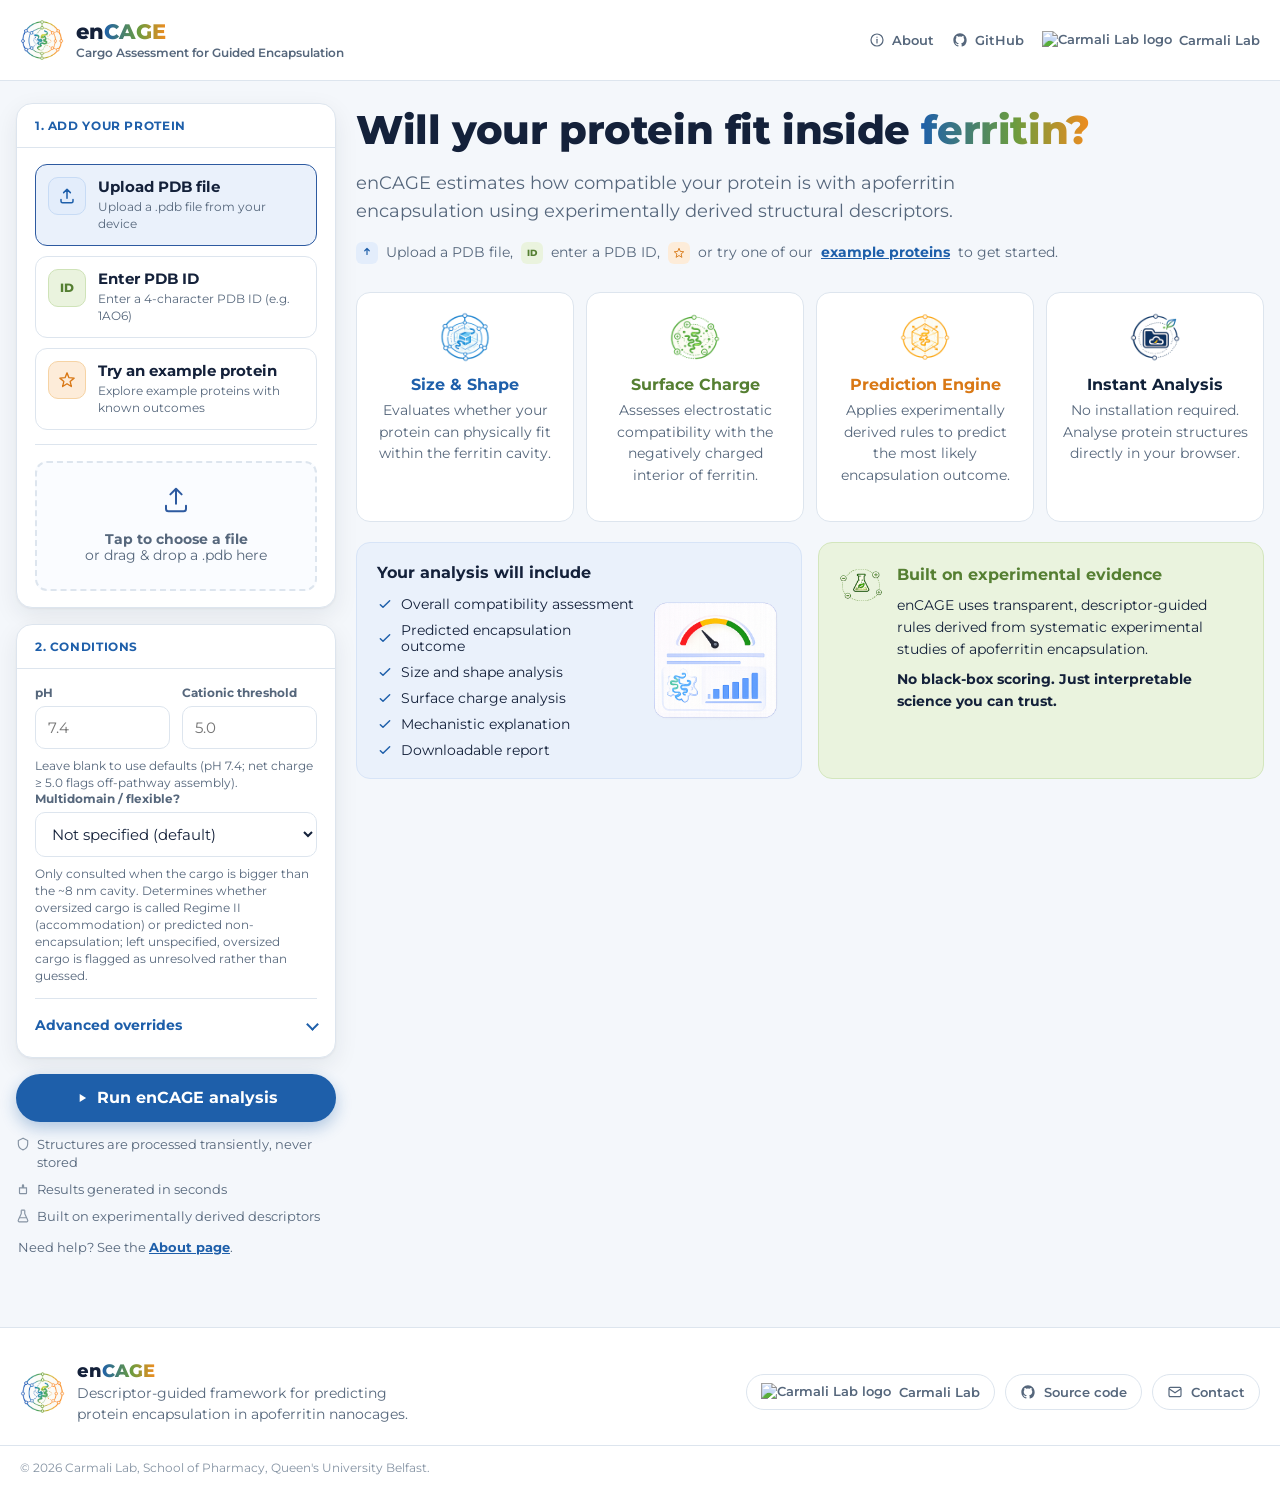
==== commit 8bb16773: "Add files via upload" ====
--- a/index.html
+++ b/index.html
@@ -109,7 +109,7 @@
                   </span>
                   <span class="example-regime-chip regime-1">Regime I</span>
                 </button>
-                <button class="example-item" type="button" data-pdb="1AO6">
+                <button class="example-item" type="button" data-pdb="1AO6" data-multidomain="true">
                   <span class="example-meta">
                     <span class="example-name">Human serum albumin</span>
                     <span class="example-pdb">PDB 1AO6</span>
@@ -145,6 +145,20 @@
           </div>
           <p class="hint">
             Leave blank to use defaults (pH 7.4; net charge ≥ 5.0 flags off-pathway assembly).
+          </p>
+
+          <div>
+            <label class="field-label" for="multidomainInput">Multidomain / flexible?</label>
+            <select class="text-input" id="multidomainInput">
+              <option value="">Not specified (default)</option>
+              <option value="true">Yes — multidomain / flexible</option>
+              <option value="false">No — single-domain / rigid</option>
+            </select>
+          </div>
+          <p class="hint">
+            Only consulted when the cargo is bigger than the ~8 nm cavity. Determines whether
+            oversized cargo is called Regime II (accommodation) or predicted non-encapsulation;
+            left unspecified, oversized cargo is flagged as unresolved rather than guessed.
           </p>
 
           <details class="advanced">
@@ -269,7 +283,7 @@
         <div class="card">
           <div class="card-header"><h2>Prediction</h2></div>
           <div class="card-body">
-            <p class="section-label">Predicted regime</p>
+            <p class="section-label" id="regimeSectionLabel">Predicted regime</p>
             <div class="regime-badge" id="regimeBadge">
               <span class="regime-roman" id="regimeRoman">I</span>
               <span class="regime-text" id="regimeText">Efficient luminal encapsulation</span>
--- a/style.css
+++ b/style.css
@@ -21,6 +21,10 @@
   --regime2-bg: #fbf3df;
   --regime3: #c4392b;
   --regime3-bg: #fbe9e7;
+  --regime-ne: #6a4fa0;
+  --regime-ne-bg: #f0ebf9;
+  --regime-unresolved: #5c6b7a;
+  --regime-unresolved-bg: #edf1f5;
   --radius: 16px;
   --bar-gradient: linear-gradient(135deg, var(--blue-500) 0%, var(--blue-400) 100%);
   --shadow: 0 1px 2px rgba(15, 32, 56, 0.05), 0 8px 24px rgba(15, 32, 56, 0.08);
@@ -284,6 +288,8 @@
   cursor: pointer;
   font-family: inherit;
   text-align: left;
+  text-decoration: none;
+  color: inherit;
   width: 100%;
   transition: border-color .15s ease, background-color .15s ease;
 }
@@ -304,6 +310,8 @@
 .example-regime-chip.regime-1 { background: var(--regime1-bg); color: var(--regime1); }
 .example-regime-chip.regime-2 { background: var(--regime2-bg); color: var(--regime2); }
 .example-regime-chip.regime-3 { background: var(--regime3-bg); color: var(--regime3); }
+.example-regime-chip.regime-ne { background: var(--regime-ne-bg); color: var(--regime-ne); }
+.example-regime-chip.regime-unresolved { background: var(--regime-unresolved-bg); color: var(--regime-unresolved); }
 
 .field-label {
   display: block;
@@ -661,6 +669,9 @@
 .regime-badge.regime-1 { background: var(--regime1-bg); color: var(--regime1); }
 .regime-badge.regime-2 { background: var(--regime2-bg); color: var(--regime2); }
 .regime-badge.regime-3 { background: var(--regime3-bg); color: var(--regime3); }
+/* Predicted non-encapsulation: outside Regimes I-III, so no numeral. */
+.regime-badge.regime-ne { background: var(--regime-ne-bg); color: var(--regime-ne); }
+.regime-badge.regime-unresolved { background: var(--regime-unresolved-bg); color: var(--regime-unresolved); }
 .regime-roman {
   display: inline-flex;
   align-items: center;
@@ -675,6 +686,8 @@
 .regime-badge.regime-1 .regime-roman { background: var(--regime1); }
 .regime-badge.regime-2 .regime-roman { background: var(--regime2); }
 .regime-badge.regime-3 .regime-roman { background: var(--regime3); }
+.regime-badge.regime-ne .regime-roman { background: var(--regime-ne); font-size: 0.78rem; }
+.regime-badge.regime-unresolved .regime-roman { background: var(--regime-unresolved); font-size: 0.62rem; }
 .regime-text { font-size: 0.92rem; }
 .regime-blurb {
   font-size: 0.86rem;
@@ -866,6 +879,13 @@
   line-height: 1.5;
   margin: 0;
 }
+/* deployed encage_core version - deliberately understated */
+.footer-version {
+  margin-top: 4px !important;
+  font-variant-numeric: tabular-nums;
+  opacity: 0.75;
+}
+.footer-version[hidden] { display: none; }
 
 /* ---- about / article page ---- */
 .article {
@@ -968,3 +988,70 @@
   line-height: 1.6;
   margin: 0;
 }
+
+/* ---- about page: sidebar navigation + sections ---- */
+.about-nav { display: flex; flex-direction: column; }
+.about-nav-item {
+  display: flex;
+  flex-direction: column;
+  gap: 2px;
+  text-align: left;
+  width: 100%;
+  padding: 13px 18px;
+  border: none;
+  border-bottom: 1px solid var(--border);
+  border-left: 3px solid transparent;
+  background: transparent;
+  cursor: pointer;
+  font-family: inherit;
+}
+.about-nav-item:last-child { border-bottom: none; }
+.about-nav-title { font-size: 0.9rem; font-weight: 700; color: var(--ink); }
+.about-nav-desc { font-size: 0.76rem; color: var(--ink-soft); margin-top: 1px; }
+.about-nav-item.active { background: #eaf1fb; border-left-color: var(--blue-600); }
+.about-nav-item.active .about-nav-title { color: var(--blue-600); }
+@media (hover: hover) {
+  .about-nav-item:not(.active):hover { background: var(--bg); }
+}
+
+.about-section.hidden { display: none; }
+
+.method-list { margin: 8px 0 0; padding-left: 20px; }
+.method-list li { font-size: 0.92rem; color: var(--ink-soft); line-height: 1.6; margin-bottom: 8px; }
+.method-list li:last-child { margin-bottom: 0; }
+.method-list strong { color: var(--ink); }
+
+.footnote {
+  font-size: 0.8rem;
+  color: var(--ink-faint);
+  line-height: 1.55;
+  margin: 8px 0 0;
+}
+.footnote sup { font-weight: 700; }
+
+.validation-table-wrap {
+  margin: 14px 0;
+  border: 1px solid var(--border);
+  border-radius: 12px;
+  overflow-x: auto;
+  -webkit-overflow-scrolling: touch;
+}
+table.validation-table { width: 100%; border-collapse: collapse; font-size: 0.82rem; }
+table.validation-table th {
+  background: var(--bg);
+  color: var(--ink-soft);
+  text-transform: uppercase;
+  font-size: 0.64rem;
+  letter-spacing: 0.04em;
+  font-weight: 700;
+  text-align: left;
+  padding: 8px 10px;
+  white-space: nowrap;
+}
+table.validation-table td {
+  padding: 9px 10px;
+  border-top: 1px solid var(--border);
+  vertical-align: top;
+  color: var(--ink);
+}
+table.validation-table td:first-child { font-weight: 600; }
